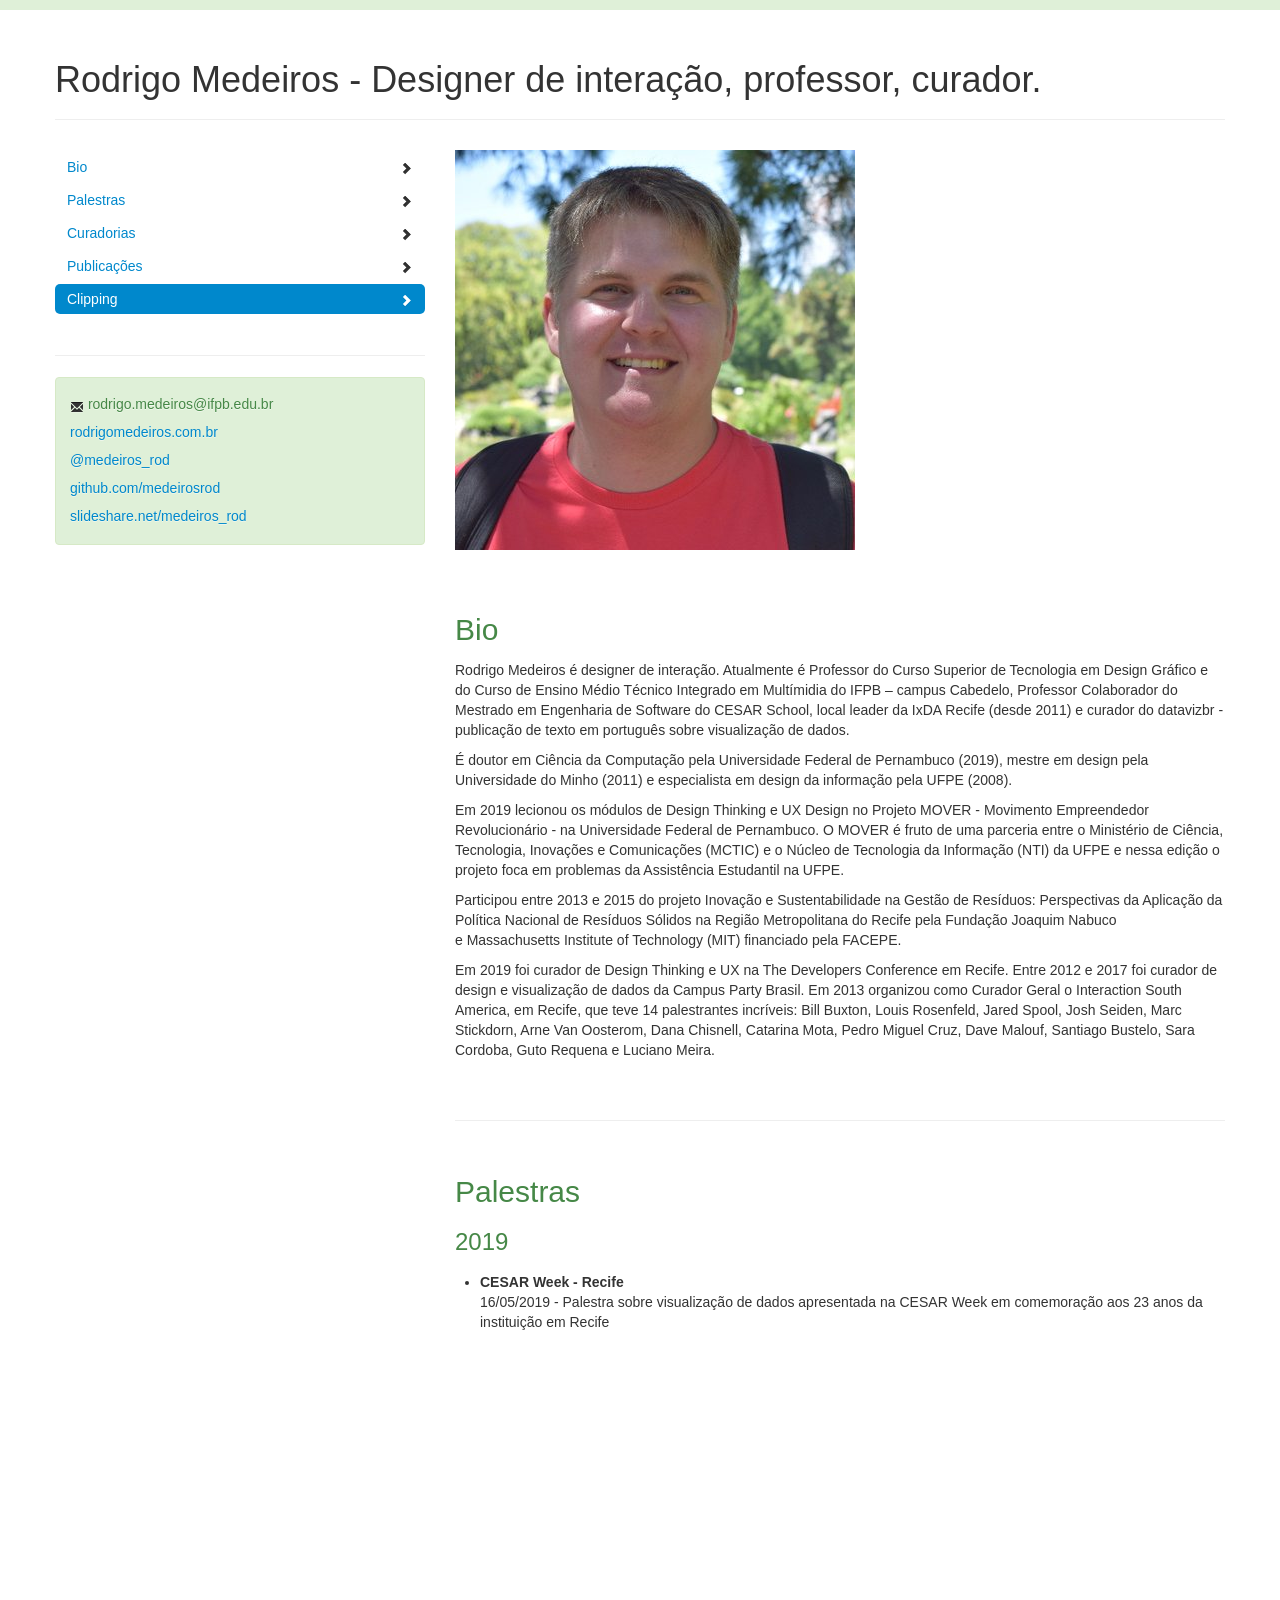
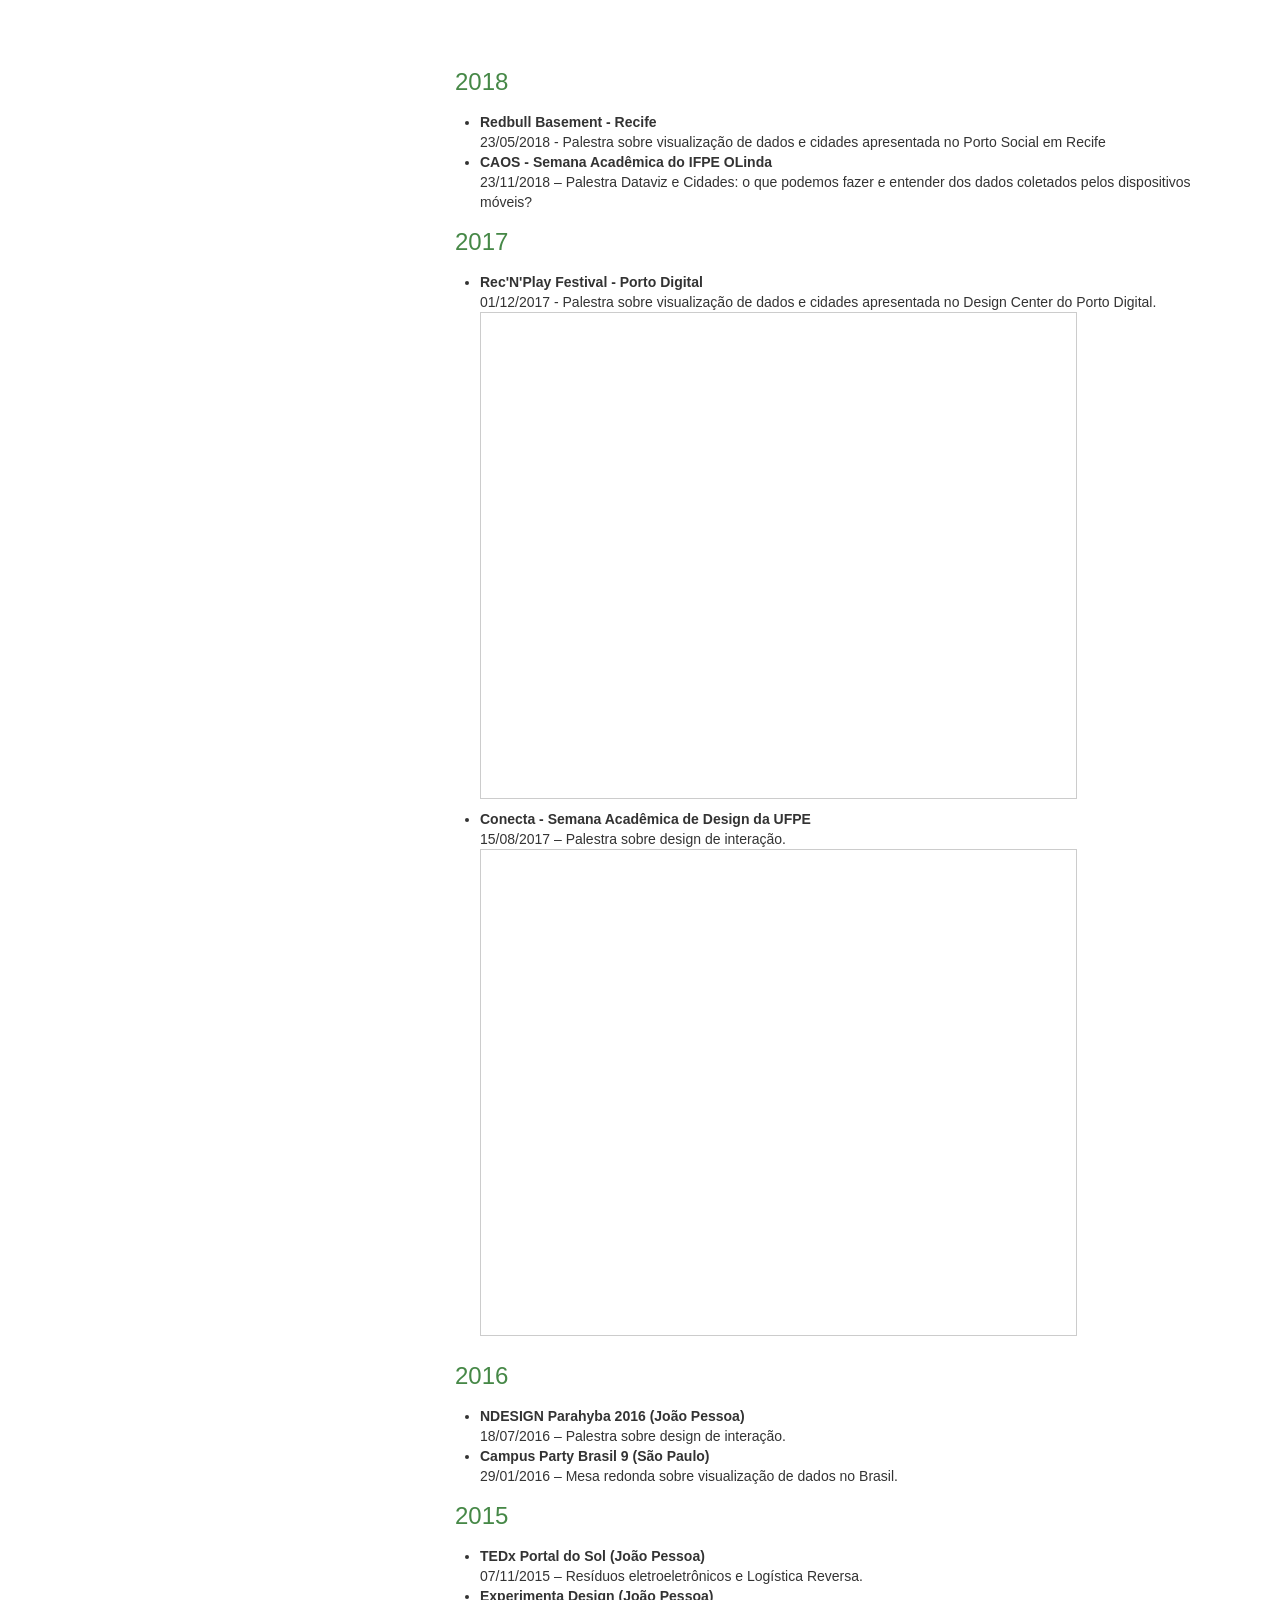
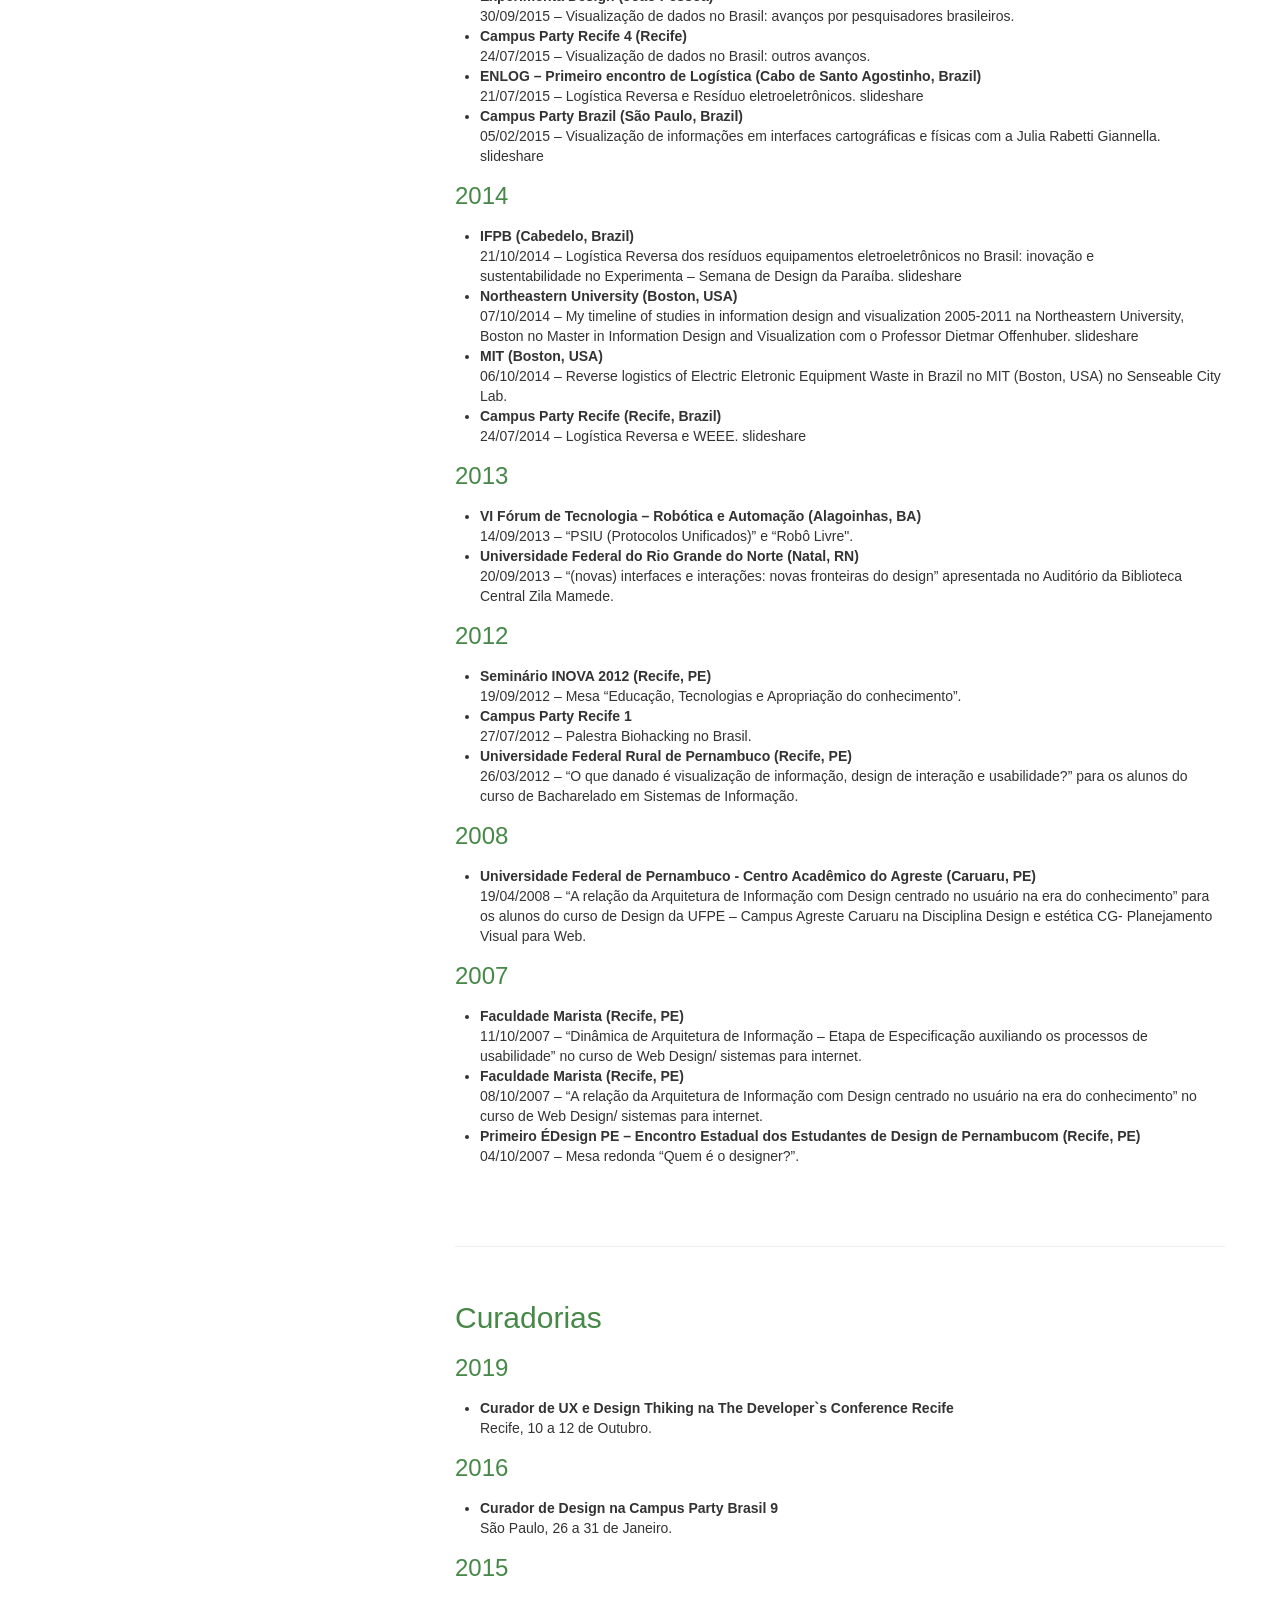
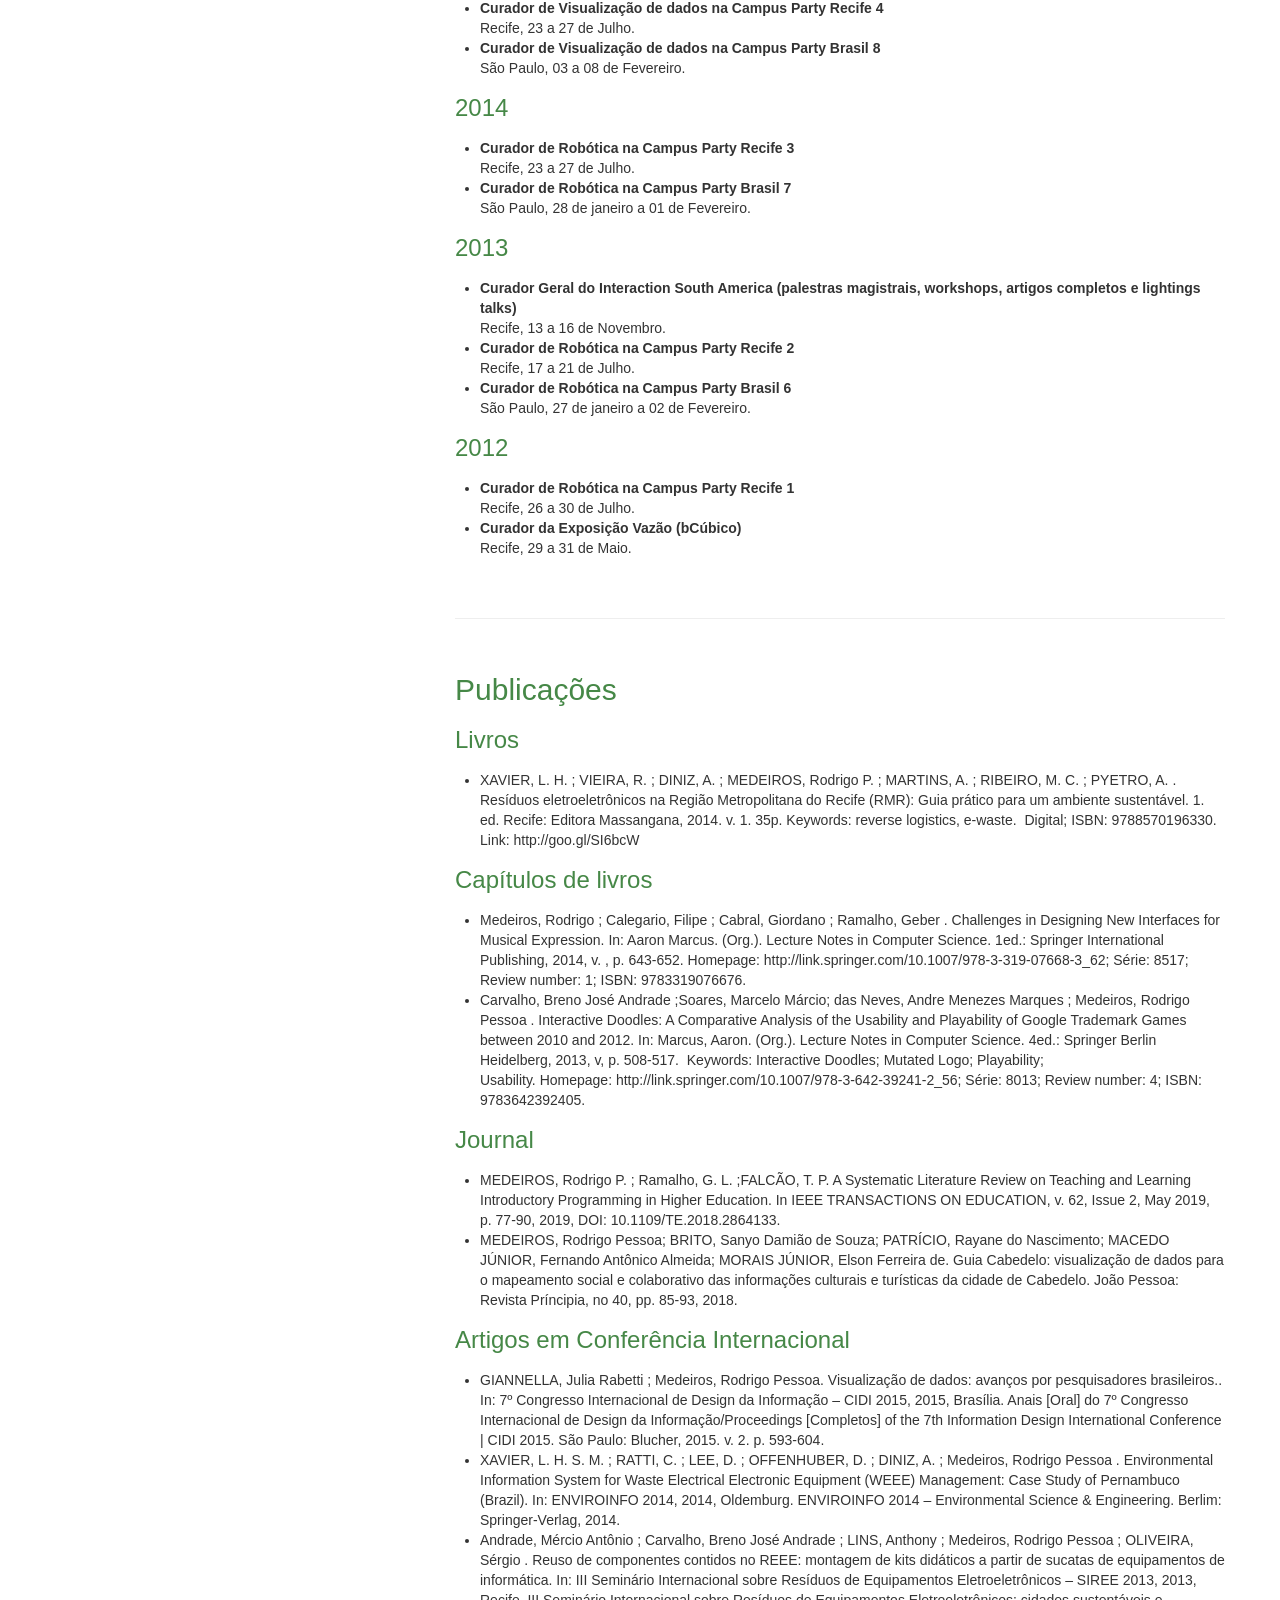
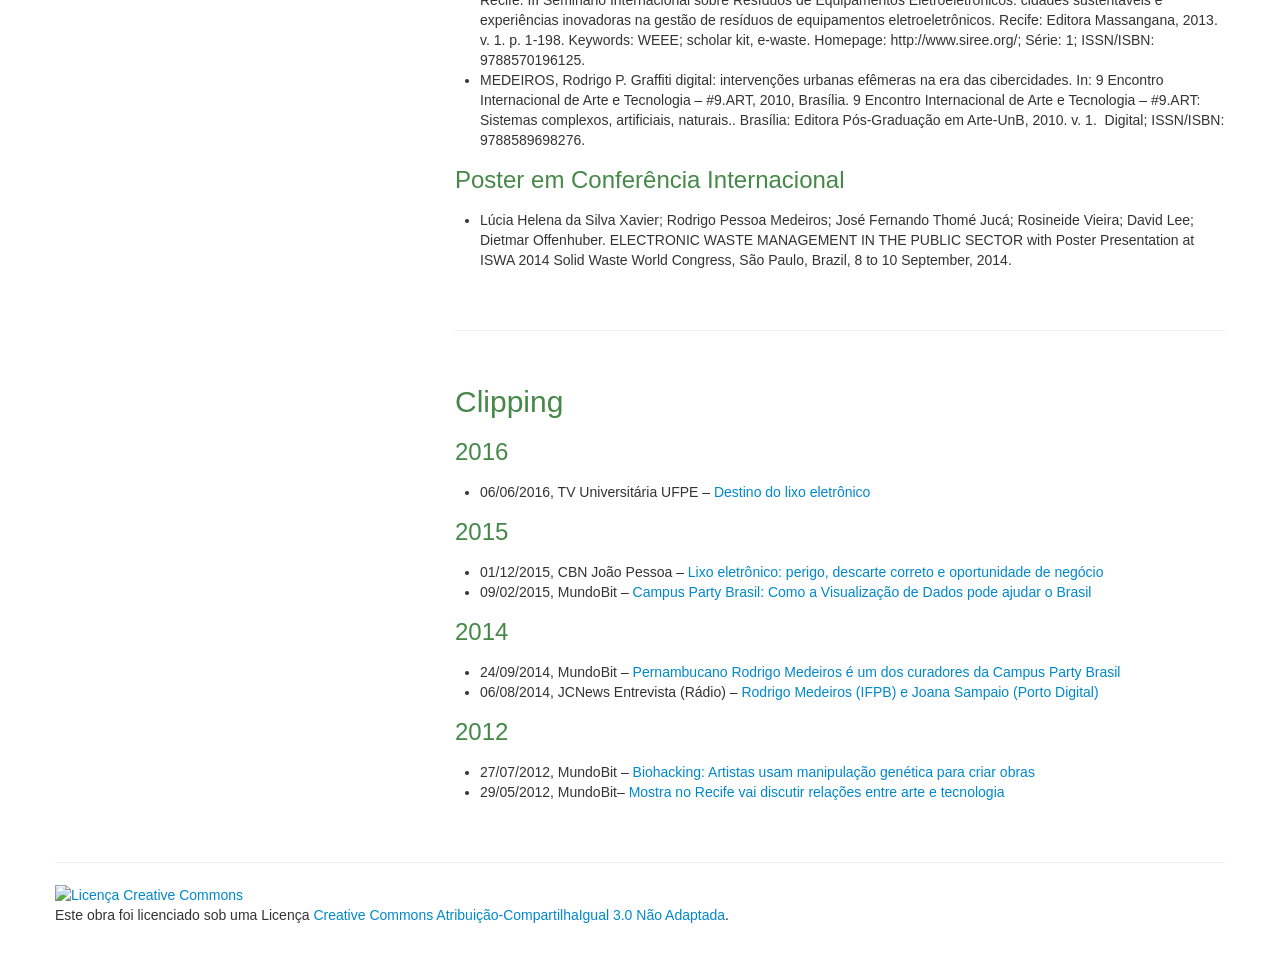
==== 2020/index.html @ b034fef8 "site novo 2021" ====
<!DOCTYPE html>
<html lang="en">
  <head>
    <meta charset="utf-8">
    <title>Rodrigo Medeiros - UX, design de interação e dataviz (visualização de dados).</title>
    <meta name="viewport" content="width=device-width, initial-scale=1.0">
    <meta name="robots" content="noindex, nofollow">
    <meta property="og:type" content="website" />
	<meta property="og:site_name" content="Rodrigo Medeiros - designer de interação" />
	<meta property="og:title" content="Rodrigo Medeiros - designer de interação" />
	<meta property="og:description" content="Designer de interação baseado em Recife, professor do IFPB, doutor em ciência da computação." />
	<meta property="og:url" content="http://rodrigomedeiros.com.br" />

    <!-- Le styles -->
    <link href='http://fonts.googleapis.com/css?family=PT+Sans:400,600italic,400,bold,700' rel='stylesheet' type='text/css'>
    <link href="bootstrap/css/bootstrap.min.css" rel="stylesheet">
    <link href="main.css" rel="stylesheet">

    <!-- Le HTML5 shim, for IE6-8 support of HTML5 elements -->
    <!--[if lt IE 9]>
      <script src="http://html5shim.googlecode.com/svn/trunk/html5.js"></script>
    <![endif]-->
  </head>

  <body data-spy="scroll">

    <div class="container">
          <div class="page-header">
            <h1> Rodrigo Medeiros - Designer de interação, professor, curador.</h1>
          </div>

      <div class="row" id="content">

          <div class="sidebar-nav span4">
            
            <div class="hidden-phone hidden-tablet row">
              <ul class="nav nav-pills nav-stacked span4">
                <li><a href="#bio">Bio <i class="icon-chevron-right pull-right"></i></a></li>
                <li><a href="#palestras">Palestras <i class="icon-chevron-right pull-right"></i></a></li>
                <li><a href="#curadorias">Curadorias <i class="icon-chevron-right pull-right"></i></a></li>
                <li><a href="#publicacoes">Publicações <i class="icon-chevron-right pull-right"></i></a></li>
                <li><a href="#clipping">Clipping <i class="icon-chevron-right pull-right"></i></a></li>
              </ul>
            </div>

            <div class="row">
              <div class="span4">
                <hr class=" hidden-phone hidden-tablet">
                <div class="alert alert-success">
                <ul class="unstyled">
                  <li><i class="icon-envelope"></i> rodrigo.medeiros@ifpb.edu.br</li>
                  <li><a href="http://rodrigomedeiros.com.br">rodrigomedeiros.com.br</a></li>
                  <li><a href="http://twitter.com/medeiros_rod">@medeiros_rod</a></li>
                  <li><a href="https://github.com/medeirosrod">github.com/medeirosrod</a></li>
                  <li><a href="https://www.slideshare.net/medeiros_rod">slideshare.net/medeiros_rod</a></li>
                </ul>

                </div>
              </div>
            </div>

          </div><!--/.sidebar-nav -->


        <div class="span8" id="main-content">

        <img src="img/rodrigo.png" style="padding-bottom: 10px;">

          <section id="bio">
            <h2>Bio</h2>

            <p>Rodrigo Medeiros é designer de interação. Atualmente é Professor do Curso Superior de Tecnologia em Design Gráfico e do Curso de Ensino Médio Técnico Integrado em Multímidia do IFPB – campus Cabedelo, Professor Colaborador do Mestrado em Engenharia de Software do CESAR School, local leader da IxDA Recife (desde 2011) e curador do datavizbr - publicação de texto em português sobre visualização de dados.
            <p>É doutor em Ciência da Computação pela Universidade Federal de Pernambuco (2019), mestre em design pela Universidade do Minho (2011) e especialista em design da informação pela UFPE (2008).</p>
            <p>Em 2019 lecionou os módulos de Design Thinking e UX Design no Projeto MOVER - Movimento Empreendedor Revolucionário - na Universidade Federal de Pernambuco. O MOVER é fruto de uma parceria entre o Ministério de Ciência, Tecnologia, Inovações e Comunicações (MCTIC) e o Núcleo de Tecnologia da Informação (NTI) da UFPE e nessa edição o projeto foca em problemas da Assistência Estudantil na UFPE.</p>
            <p> Participou entre 2013 e 2015 do projeto Inovação e Sustentabilidade na Gestão de Resíduos: Perspectivas da Aplicação da Política Nacional de Resíduos Sólidos na Região Metropolitana do Recife pela Fundação Joaquim Nabuco e Massachusetts Institute of Technology (MIT) financiado pela FACEPE. </p>
            <p>Em 2019 foi curador de Design Thinking e UX na The Developers Conference em Recife. Entre 2012 e 2017 foi curador de design e visualização de dados da Campus Party Brasil. Em 2013 organizou como Curador Geral o Interaction South America, em Recife, que teve 14 palestrantes incríveis: Bill Buxton, Louis Rosenfeld, Jared Spool, Josh Seiden, Marc Stickdorn, Arne Van Oosterom, Dana Chisnell, Catarina Mota, Pedro Miguel Cruz, Dave Malouf, Santiago Bustelo, Sara Cordoba, Guto Requena e Luciano Meira. </p>
            
          </section><!-- #bio -->

            <hr>

          <section id="palestras">
            <h2>Palestras</h2>
            	<h3>2019</h3> 
            	<ul>
		            <li>
		            	<strong>CESAR Week - Recife</strong> <br />
		            	16/05/2019 - Palestra sobre visualização de dados apresentada na CESAR Week em comemoração aos 23 anos da instituição em Recife
		            	<br />
		            	<iframe width="560" height="315" src="https://www.youtube.com/embed/TVGccvR4T_o" frameborder="0" allow="accelerometer; autoplay; encrypted-media; gyroscope; picture-in-picture" allowfullscreen></iframe>
		            </li>
              	</ul>


            <h3>2018</h3> 
            	<ul>
		            <li>
		            	<strong>Redbull Basement - Recife</strong> <br />
		            	23/05/2018 - Palestra sobre visualização de dados e cidades apresentada no Porto Social em Recife
		            </li>
		            <li>
		              	<strong>CAOS - Semana Acadêmica do IFPE OLinda</strong> <br />
		              	23/11/2018 – Palestra Dataviz e Cidades: o que podemos fazer e entender dos dados coletados pelos dispositivos móveis?
		            </li>
              	</ul>

            <h3>2017</h3> 
            <ul>
            <li>
            	<strong>Rec'N'Play Festival - Porto Digital</strong> <br />
            	01/12/2017 - Palestra sobre visualização de dados e cidades apresentada no Design Center do Porto Digital.
            	<iframe src="//www.slideshare.net/slideshow/embed_code/key/tM4fF7hQgb3Os7" width="595" height="485" frameborder="0" marginwidth="0" marginheight="0" scrolling="no" style="border:1px solid #CCC; border-width:1px; margin-bottom:5px; max-width: 100%;" allowfullscreen> </iframe> 
            </li>

              <li>
              	<strong>Conecta - Semana Acadêmica de Design da UFPE</strong> <br />
              	15/08/2017 – Palestra sobre design de interação.
              <iframe src="//www.slideshare.net/slideshow/embed_code/key/IaO7IBZjbrmvfm" width="595" height="485" frameborder="0" marginwidth="0" marginheight="0" scrolling="no" style="border:1px solid #CCC; border-width:1px; margin-bottom:5px; max-width: 100%;" allowfullscreen> </iframe> 
              </li>
                            </ul>

            <h3>2016</h3>

            <ul>
              <li>
              	<strong>NDESIGN Parahyba 2016 (João Pessoa)</strong> <br />
              	18/07/2016 – Palestra sobre design de interação.
                            </li>
              <li>
              	<strong>Campus Party Brasil 9 (São Paulo) </strong> <br />
              	29/01/2016 – Mesa redonda sobre visualização de dados no Brasil.
              </li>
              </ul>

             <h3>2015</h3>
              <ul>
               <li>
              	<strong>TEDx Portal do Sol (João Pessoa) </strong> <br />
              	07/11/2015 – Resíduos eletroeletrônicos e Logística Reversa.
              </li>
              <li>
              	<strong>Experimenta Design (João Pessoa) </strong> <br />
              	30/09/2015 – Visualização de dados no Brasil: avanços por pesquisadores brasileiros.
              </li>
              <li>
              	<strong>Campus Party Recife 4 (Recife) </strong> <br />
              	24/07/2015 – Visualização de dados no Brasil: outros avanços.
              </li>
              <li>
              	<strong>ENLOG – Primeiro encontro de Logística (Cabo de Santo Agostinho, Brazil) </strong> <br />
              	21/07/2015 – Logística Reversa e Resíduo eletroeletrônicos.
              	slideshare 
              </li>
              <li>
              	<strong>Campus Party Brazil (São Paulo, Brazil) </strong> <br />
              	05/02/2015 – Visualização de informações em interfaces cartográficas e físicas com a Julia Rabetti Giannella.
              	slideshare 
              </li>
              </ul>
           <h3>2014</h3>
           <ul>
           <li>
              	<strong>IFPB (Cabedelo, Brazil)</strong> <br />
              	21/10/2014 – Logística Reversa dos resíduos equipamentos eletroeletrônicos no Brasil: inovação e sustentabilidade no Experimenta – Semana de Design da Paraíba.
              	slideshare 
              </li>
              <li>
              	<strong>Northeastern University (Boston, USA)</strong> <br />
              	07/10/2014 – My timeline of studies in information design and visualization 2005-2011 na Northeastern University, Boston no Master in Information Design and Visualization com o Professor Dietmar Offenhuber.
              	slideshare 
              </li>
              <li>
              	<strong>MIT (Boston, USA)</strong> <br />
              	06/10/2014 – Reverse logistics of Electric Eletronic Equipment Waste in Brazil no MIT (Boston, USA) no Senseable City Lab.
              </li>
              <li>
              	<strong>Campus Party Recife (Recife, Brazil)</strong> <br />
              	24/07/2014 – Logística Reversa e WEEE.
              	slideshare 
              </li>
           </ul>

           <h3>2013</h3>
           <ul>
           <li>
              	<strong>VI Fórum de Tecnologia – Robótica e Automação (Alagoinhas, BA)</strong> <br />
              	14/09/2013 – “PSIU (Protocolos Unificados)” e “Robô Livre".
              </li>
              <li>
              	<strong>Universidade Federal do Rio Grande do Norte (Natal, RN)</strong> <br />
              	20/09/2013 – “(novas) interfaces e interações: novas fronteiras do design” apresentada no Auditório da Biblioteca Central Zila Mamede.
              </li>
           </ul>

           <h3>2012</h3>
           <ul>
           <li>
              	<strong>Seminário INOVA 2012 (Recife, PE)</strong> <br />
              	19/09/2012 – Mesa “Educação, Tecnologias e Apropriação do conhecimento”.
              </li>
              <li>
              	<strong>Campus Party Recife 1</strong> <br />
              	27/07/2012 – Palestra Biohacking no Brasil.
              </li>
              <li>
              	<strong>Universidade Federal Rural de Pernambuco (Recife, PE)</strong> <br />
              	26/03/2012 – “O que danado é visualização de informação, design de interação e usabilidade?” para os alunos do curso de Bacharelado em Sistemas de Informação.
              </li>
           </ul>

           <h3>2008</h3>
           <ul>
           <li>
              	<strong>Universidade Federal de Pernambuco - Centro Acadêmico do Agreste (Caruaru, PE) </strong> <br />
              	19/04/2008 – “A relação da Arquitetura de Informação com Design centrado no usuário na era do conhecimento” para os alunos do curso de Design da UFPE – Campus Agreste Caruaru na Disciplina Design e estética CG- Planejamento Visual para Web.
              </li>
            </ul>

            <h3>2007</h3>
           <ul>
           <li>
              	<strong>Faculdade Marista (Recife, PE) </strong> <br />
              	11/10/2007 – “Dinâmica de Arquitetura de Informação – Etapa de Especificação auxiliando os processos de usabilidade” no curso de Web Design/ sistemas para internet.
              </li>
              <li>
              	<strong>Faculdade Marista (Recife, PE) </strong> <br />
              	08/10/2007 – “A relação da Arquitetura de Informação com Design centrado no usuário na era do conhecimento” no curso de Web Design/ sistemas para internet.
              </li>
              <li>
              	<strong>Primeiro ÉDesign PE – Encontro Estadual dos Estudantes de Design de Pernambucom (Recife, PE) </strong> <br />
              	04/10/2007 – Mesa redonda “Quem é o designer?”.
              </li>
            </ul>
  


          </section><!-- #links -->

       
            <hr>

          <section id="curadorias">
            <h2>Curadorias</h2>

            <h3>2019</h3>
           <ul>
           <li>
              	<strong>Curador de UX e Design Thiking na The Developer`s Conference Recife</strong> <br />
              	Recife, 10 a 12 de Outubro.
              </li>
            </ul>

          <h3>2016</h3>
           <ul>
           <li>
              	<strong>Curador de Design na Campus Party Brasil 9</strong> <br />
              	São Paulo, 26 a 31 de Janeiro.
              </li>
            </ul>

            <h3>2015</h3>
            <ul>
           <li>
              	<strong>Curador de Visualização de dados na Campus Party Recife 4 </strong> <br />
              	Recife, 23 a 27 de Julho.
              </li>
               <li>
              	<strong>Curador de Visualização de dados na Campus Party Brasil 8   </strong> <br />
              	São Paulo, 03 a 08 de Fevereiro.
              </li>              
            </ul>

            <h3>2014</h3>
            <ul>
           <li>
              	<strong>Curador de Robótica na Campus Party Recife 3</strong> <br />
              	Recife, 23 a 27 de Julho.
              </li>
               <li>
              	<strong>Curador de Robótica na Campus Party Brasil 7  </strong> <br />
              	São Paulo, 28 de janeiro a 01 de Fevereiro.
              </li>              
            </ul>

            <h3>2013</h3>
            <ul>
           <li>
              	<strong>Curador Geral do Interaction South America (palestras magistrais, workshops, artigos completos e lightings talks)</strong> <br />
              	Recife, 13 a 16 de Novembro.
              </li>
               <li>
              	<strong>Curador de Robótica na Campus Party Recife 2 </strong> <br />
              	Recife, 17 a 21 de Julho.
              </li>     
              <li>
              	<strong>Curador de Robótica na Campus Party Brasil 6  </strong> <br />
              	São Paulo, 27 de janeiro a 02 de Fevereiro.
              </li>          
            </ul>

            <h3>2012</h3>
            <ul>
           <li>
              	<strong>Curador de Robótica na Campus Party Recife 1</strong> <br />
              	Recife, 26 a 30 de Julho.
              </li>
               <li>
              	<strong>Curador da Exposição Vazão (bCúbico)</strong> <br />
              	Recife, 29 a 31 de Maio.
              </li>     
            </ul>
          
          </section><!-- #links -->

          <hr>

          <section id="publicacoes">
            <h2>Publicações</h2>
            <h3>Livros</h3>

            <ul>
           <li>XAVIER, L. H. ; VIEIRA, R. ; DINIZ, A. ; MEDEIROS, Rodrigo P. ; MARTINS, A. ; RIBEIRO, M. C. ; PYETRO, A. . Resíduos eletroeletrônicos na Região Metropolitana do Recife (RMR): Guia prático para um ambiente sustentável. 1. ed. Recife: Editora Massangana, 2014. v. 1. 35p. Keywords: reverse logistics, e-waste.  Digital; ISBN: 9788570196330. Link: http://goo.gl/SI6bcW              	
           </li>     
            </ul>

            <h3>Capítulos de livros</h3>

            <ul>
           <li>Medeiros, Rodrigo ; Calegario, Filipe ; Cabral, Giordano ; Ramalho, Geber . Challenges in Designing New Interfaces for Musical Expression. In: Aaron Marcus. (Org.). Lecture Notes in Computer Science. 1ed.: Springer International Publishing, 2014, v. , p. 643-652. Homepage: http://link.springer.com/10.1007/978-3-319-07668-3_62; Série: 8517; Review number: 1; ISBN: 9783319076676.             	
           </li>   
           <li>Carvalho, Breno José Andrade ;Soares, Marcelo Márcio; das Neves, Andre Menezes Marques ; Medeiros, Rodrigo Pessoa . Interactive Doodles: A Comparative Analysis of the Usability and Playability of Google Trademark Games between 2010 and 2012. In: Marcus, Aaron. (Org.). Lecture Notes in Computer Science. 4ed.: Springer Berlin Heidelberg, 2013, v, p. 508-517.  Keywords: Interactive Doodles; Mutated Logo; Playability; Usability. Homepage: http://link.springer.com/10.1007/978-3-642-39241-2_56; Série: 8013; Review number: 4; ISBN: 9783642392405.</li>  
            </ul>

            <h3>Journal</h3>

            <ul>
               <li>MEDEIROS, Rodrigo P. ; Ramalho, G. L. ;FALCÃO, T. P. A Systematic Literature Review on Teaching and Learning Introductory Programming
                in Higher Education. In IEEE TRANSACTIONS ON EDUCATION, v. 62, Issue 2, May 2019, p. 77-90, 2019, DOI: 10.1109/TE.2018.2864133.         </li>   
                <li>MEDEIROS, Rodrigo Pessoa; BRITO, Sanyo Damião de Souza; PATRÍCIO, Rayane do Nascimento; MACEDO JÚNIOR, Fernando Antônico Almeida; MORAIS JÚNIOR, Elson Ferreira de. Guia Cabedelo: visualização de dados para o mapeamento social e colaborativo das informações culturais e turísticas da cidade de Cabedelo. João Pessoa: Revista Príncipia, no 40, pp. 85-93, 2018.</li>
           
            </ul>

            <h3>Artigos em Conferência Internacional</h3>

            <ul>
           <li>GIANNELLA, Julia Rabetti ; Medeiros, Rodrigo Pessoa. Visualização de dados: avanços por pesquisadores brasileiros.. In: 7º Congresso Internacional de Design da Informação – CIDI 2015, 2015, Brasília. Anais [Oral] do 7º Congresso Internacional de Design da Informação/Proceedings [Completos] of the 7th Information Design International Conference | CIDI 2015. São Paulo: Blucher, 2015. v. 2. p. 593-604.           	
           </li>   
           <li>XAVIER, L. H. S. M. ; RATTI, C. ; LEE, D. ; OFFENHUBER, D. ; DINIZ, A. ; Medeiros, Rodrigo Pessoa . Environmental Information System for Waste Electrical Electronic Equipment (WEEE) Management: Case Study of Pernambuco (Brazil). In: ENVIROINFO 2014, 2014, Oldemburg. ENVIROINFO 2014 – Environmental Science & Engineering. Berlim: Springer-Verlag, 2014.          	
           </li>  
           <li>Andrade, Mércio Antônio ; Carvalho, Breno José Andrade ; LINS, Anthony ; Medeiros, Rodrigo Pessoa ; OLIVEIRA, Sérgio . Reuso de componentes contidos no REEE: montagem de kits didáticos a partir de sucatas de equipamentos de informática. In: III Seminário Internacional sobre Resíduos de Equipamentos Eletroeletrônicos – SIREE 2013, 2013, Recife. III Seminário Internacional sobre Resíduos de Equipamentos Eletroeletrônicos: cidades sustentáveis e experiências inovadoras na gestão de resíduos de equipamentos eletroeletrônicos. Recife: Editora Massangana, 2013. v. 1. p. 1-198. Keywords: WEEE; scholar kit, e-waste. Homepage: http://www.siree.org/; Série: 1; ISSN/ISBN: 9788570196125.        	
           </li> 
           <li>MEDEIROS, Rodrigo P. Graffiti digital: intervenções urbanas efêmeras na era das cibercidades. In: 9 Encontro Internacional de Arte e Tecnologia – #9.ART, 2010, Brasília. 9 Encontro Internacional de Arte e Tecnologia – #9.ART: Sistemas complexos, artificiais, naturais.. Brasília: Editora Pós-Graduação em Arte-UnB, 2010. v. 1.  Digital; ISSN/ISBN: 9788589698276.
           </li>
            </ul>

            <h3>Poster em Conferência Internacional</h3>

            <ul>
           <li>Lúcia Helena da Silva Xavier; Rodrigo Pessoa Medeiros; José Fernando Thomé Jucá; Rosineide Vieira; David Lee; Dietmar Offenhuber. ELECTRONIC WASTE MANAGEMENT IN THE PUBLIC SECTOR with Poster Presentation at ISWA 2014 Solid Waste World Congress, São Paulo, Brazil, 8 to 10 September, 2014.          	
           </li>   
          </ul>
          </section><!-- #faq -->

            <hr>

          <section id="clipping">
            <h2>Clipping</h2>

            <h3>2016</h3>
            <ul>
           <li>06/06/2016, TV Universitária UFPE – <a href="https://youtu.be/yMEG1S0A3vk" title="Destino do lixo eletrônico">Destino do lixo eletrônico</a>      	
           </li>   
          </ul>


            <h3>2015</h3>
            <ul>
           <li>01/12/2015, CBN João Pessoa – <a href="http://cbnjoaopessoa.com.br/#!/lixo-eletronico-perigo-descarte-correto-e-oportunidade-de-negocio/" title="Lixo eletrônico: perigo, descarte correto e oportunidade de negócio">Lixo eletrônico: perigo, descarte correto e oportunidade de negócio </a>       	
           </li>   
           <li>09/02/2015, MundoBit – <a href="http://blogs.ne10.uol.com.br/mundobit/2015/02/09/campus-party-brasil-como-visualizacao-de-dados-pode-ajudar-o-brasil/" title="Campus Party Brasil: Como a Visualização de Dados pode ajudar o Brasil ">Campus Party Brasil: Como a Visualização de Dados pode ajudar o Brasil </a>       	
           </li>  
          </ul>

          <h3>2014</h3>
            <ul>
           <li>24/09/2014, MundoBit – <a href="http://blogs.ne10.uol.com.br/mundobit/2014/09/26/pernambucano-rodrigo-medeiros-e-um-dos-curadores-da-campus-party-brasil/" title="Pernambucano Rodrigo Medeiros é um dos curadores da Campus Party Brasil">Pernambucano Rodrigo Medeiros é um dos curadores da Campus Party Brasil </a>       	
           </li>   
           <li>06/08/2014, JCNews Entrevista (Rádio) – <a href="https://soundcloud.com/bruixd/jcnews-entrevista-lixo-eletronico-rodrigo-medeiros-e-joana-sampaio" title="Rodrigo Medeiros (IFPB) e Joana Sampaio (Porto Digital) sobre lixo eletrônico">Rodrigo Medeiros (IFPB) e Joana Sampaio (Porto Digital) </a>       	
           </li>  
          </ul>

          <h3>2012</h3>
            <ul>
           <li>27/07/2012, MundoBit – <a href="http://blogs.ne10.uol.com.br/mundobit/2012/07/27/biohacking-artistas-usam-manipulacao-genetica-para-criar-obras/" title="Biohacking: Artistas usam manipulação genética para criar obras">Biohacking: Artistas usam manipulação genética para criar obras</a>       	
           </li>   
           <li>29/05/2012, MundoBit– <a href="http://blogs.ne10.uol.com.br/mundobit/2012/05/29/mostra-no-recife-vai-discutir-relacoes-entre-arte-e-tecnologia/" title="Mostra no Recife vai discutir relações entre arte e tecnologia">Mostra no Recife vai discutir relações entre arte e tecnologia</a>       	
           </li>  
          </ul>

          </section><!-- #faq -->

        </div><!--/span-->

      </div><!--/row-->

      <hr>

      <footer>

<a rel="license" href="http://creativecommons.org/licenses/by-sa/3.0/deed.pt_BR"><img alt="Licença Creative Commons" style="border-width:0" src="http://i.creativecommons.org/l/by-sa/3.0/80x15.png" /></a><br />Este obra foi licenciado sob uma Licença <a rel="license" href="http://creativecommons.org/licenses/by-sa/3.0/deed.pt_BR">Creative Commons Atribuição-CompartilhaIgual 3.0 Não Adaptada</a>.

      </footer>

    </div><!--/.container-->

    <!-- Le javascript
    ================================================== -->
    <!-- Placed at the end of the document so the pages load faster -->
    <script src="https://ajax.googleapis.com/ajax/libs/jquery/1.7.2/jquery.min.js"></script>
    <script src="bootstrap/js/bootstrap.min.js"></script>
    <script type="text/javascript">

$(document).ready(function () {  
    $('.sidebar-nav .nav').scrollspy()

  var top = $('.sidebar-nav').offset().top - parseFloat($('.sidebar-nav').css('marginTop').replace(/auto/, 0));
  $(window).scroll(function (event) {
    // what the y position of the scroll is
    var y = $(this).scrollTop();
  
    // whether that's below the form
    if (y >= top) {
      // if so, ad the fixed class
      $('.sidebar-nav').addClass('fixed');
      $('#main-content').addClass('offset4');

    } else {
      // otherwise remove it
      $('.sidebar-nav').removeClass('fixed');
      $('#main-content').removeClass('offset4');
    }
  });
});

    </script>

<!-- Global site tag (gtag.js) - Google Analytics -->
<script async src="https://www.googletagmanager.com/gtag/js?id=UA-127554644-1"></script>
<script>
  window.dataLayer = window.dataLayer || [];
  function gtag(){dataLayer.push(arguments);}
  gtag('js', new Date());

  gtag('config', 'UA-127554644-1');
</script>


  </body>
</html>
---- 2020/main.css ----
/*!
Este CSS foi escrito as 3h da manhã
Portanto, não me responsabilizo por alguma coisa tosca
Se falar mal do código desse site na aula leva -2 pontos :P
 */
body {
	padding-top: 30px;
	padding-bottom: 40px;
	border-top: 10px solid #DFF0D8;
}
h1,
h2,
h3,
h4,
h5,
h6{
	font-weight: normal;
}
h2, h3, h4 {color: #468847}
h1 .pull-right {line-height: 40px }
.fixed {
	position: fixed;
	top: 0;
}

section {
	margin-top: 50px;
	padding-bottom: 30px;
}
#aulas {margin-top: 0;}
.nav i {vertical-align: middle;}
.accordion-inner .btn i  {vertical-align: baseline;}
.alert ul li {margin: 8px 0;}
.alert i {vertical-align: bottom;}

dd {margin-bottom: 15px;}

.accordion-heading .accordion-toggle {padding: 12px 15px; font-size: 21px}
.accordion-heading h3 {margin: 0; line-height: 110%}
.accordion-inner h3 {margin-top: 0}

.page-header small {
	vertical-align: middle;
	font-size: 14px;
}

@media (max-width: 480px) {
	.fixed {
		position: static;
		top: auto;
	}
}
@media (max-width: 767px) {
	.fixed {
		position: static;
		top: auto;
	}	
}
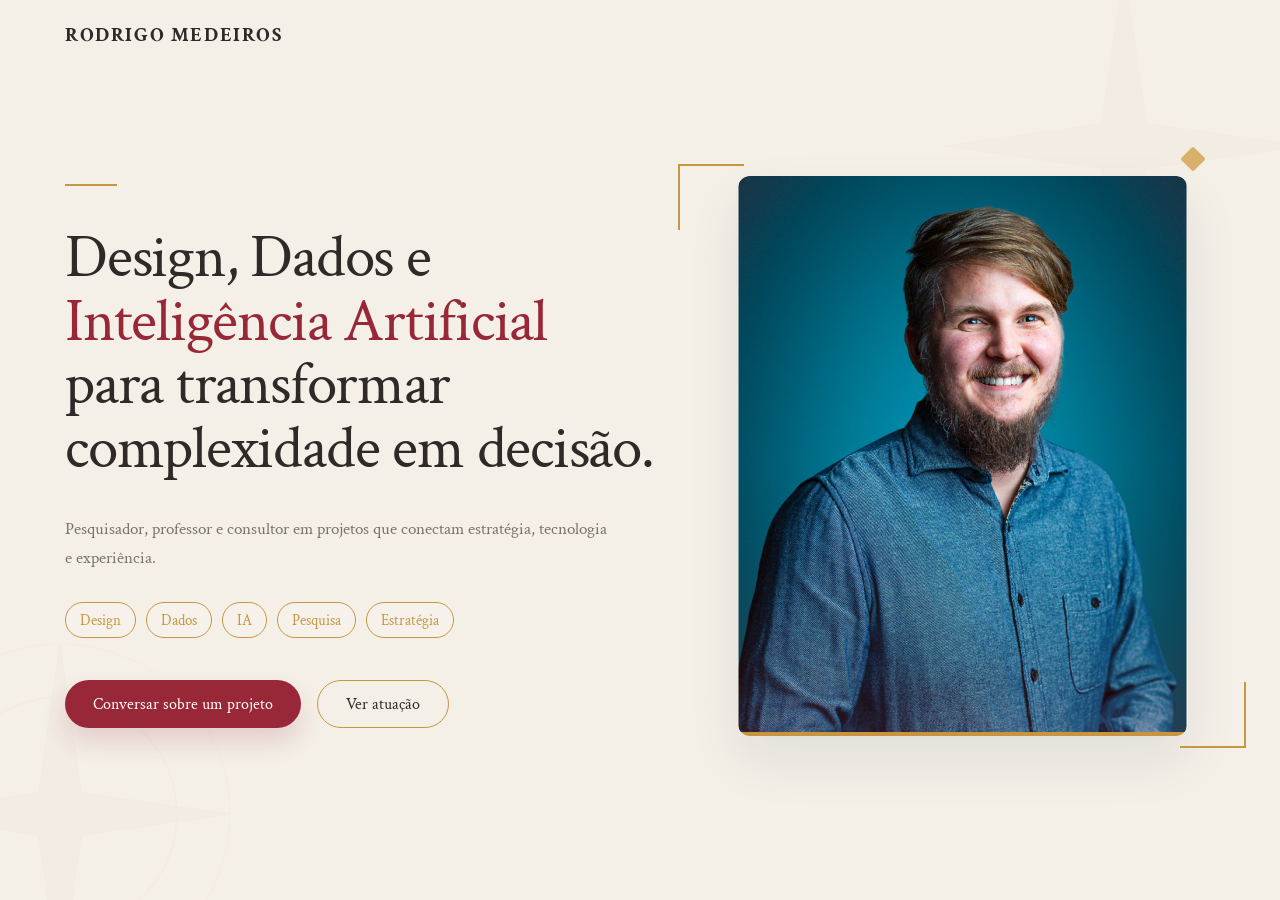
==== commit 2608f164: "Add files via upload" ====
--- a/2020/index.html
+++ b/2020/index.html
@@ -1,471 +1,506 @@
 <!DOCTYPE html>
-<html lang="en">
-  <head>
-    <meta charset="utf-8">
-    <title>Rodrigo Medeiros - UX, design de interação e dataviz (visualização de dados).</title>
-    <meta name="viewport" content="width=device-width, initial-scale=1.0">
-    <meta name="robots" content="noindex, nofollow">
-    <meta property="og:type" content="website" />
-	<meta property="og:site_name" content="Rodrigo Medeiros - designer de interação" />
-	<meta property="og:title" content="Rodrigo Medeiros - designer de interação" />
-	<meta property="og:description" content="Designer de interação baseado em Recife, professor do IFPB, doutor em ciência da computação." />
-	<meta property="og:url" content="http://rodrigomedeiros.com.br" />
-
-    <!-- Le styles -->
-    <link href='http://fonts.googleapis.com/css?family=PT+Sans:400,600italic,400,bold,700' rel='stylesheet' type='text/css'>
-    <link href="bootstrap/css/bootstrap.min.css" rel="stylesheet">
-    <link href="main.css" rel="stylesheet">
-
-    <!-- Le HTML5 shim, for IE6-8 support of HTML5 elements -->
-    <!--[if lt IE 9]>
-      <script src="http://html5shim.googlecode.com/svn/trunk/html5.js"></script>
-    <![endif]-->
-  </head>
-
-  <body data-spy="scroll">
+<html lang="pt-BR">
+
+<head>
+  <meta charset="UTF-8" />
+  <meta name="viewport" content="width=device-width, initial-scale=1.0" />
+  <title>Rodrigo Medeiros — Hero</title>
+  <link rel="preconnect" href="https://fonts.googleapis.com">
+  <link rel="preconnect" href="https://fonts.gstatic.com" crossorigin>
+  <link href="https://fonts.googleapis.com/css2?family=Crimson+Text:wght@400;600;700&display=swap" rel="stylesheet">
+  <style>
+    :root {
+      --bg: #f4efe7;
+      --text: #2f2a28;
+      --muted: #7d7269;
+      --accent: #982838;
+      --gold: #c79641;
+      --gold-soft: rgba(199, 150, 65, 0.24);
+      --line-soft: rgba(199, 150, 65, 0.16);
+      --card-radius: 12px;
+      --container: 1150px;
+    }
+
+    * {
+      box-sizing: border-box;
+    }
+
+    html {
+      scroll-behavior: smooth;
+    }
+
+    body {
+      margin: 0;
+      background: var(--bg);
+      color: var(--text);
+      font-family: "Crimson Text";
+    }
+
+    img {
+      display: block;
+      max-width: 100%;
+    }
+
+    .hero {
+      position: relative;
+      min-height: 100vh;
+      overflow: hidden;
+      background: var(--bg);
+    }
+
+    .container {
+      position: relative;
+      z-index: 2;
+      width: min(calc(100% - 48px), var(--container));
+      margin: 0 auto;
+    }
+
+    .topbar {
+      padding: 22px 0 8px;
+    }
+
+    .brand {
+      font-family: "Crimson Text", serif;
+      font-size: 1.25rem;
+      letter-spacing: 0.08em;
+      font-weight: 700;
+    }
+
+    .hero__content {
+      display: grid;
+      grid-template-columns: 1.08fr 0.92fr;
+      align-items: center;
+      gap: 56px;
+      min-height: calc(100vh - 74px);
+      padding: 18px 0 44px;
+    }
+
+    .hero__text {
+      max-width: 620px;
+    }
+
+    .hero__line {
+      display: inline-block;
+      width: 52px;
+      height: 2px;
+      background: var(--gold);
+      margin-bottom: 34px;
+    }
+
+    h1 {
+      margin: 0;
+      font-family: "Crimson Text", serif;
+      font-size: clamp(2.2rem, 5vw, 3.8rem);
+      line-height: 1.05;
+      font-weight: 500;
+      letter-spacing: -0.02em;
+      max-width: 900px;
+      text-wrap: balance;
+    }
+
+    .highlight {
+      color: var(--accent);
+    }
+
+    .hero__text p {
+      margin: 34px 0 30px;
+      max-width: 34rem;
+      color: var(--muted);
+      font-family: "Crimson Text", serif;
+      font-size: 1.05rem;
+      line-height: 1.7;
+    }
+
+    .tags {
+      display: flex;
+      flex-wrap: wrap;
+      gap: 10px;
+      margin-bottom: 42px;
+    }
+
+    .tag {
+      display: inline-flex;
+      align-items: center;
+      justify-content: center;
+      min-height: 36px;
+      padding: 0 14px;
+      border: 1px solid var(--gold);
+      border-radius: 999px;
+      color: var(--gold);
+      font-size: 0.92rem;
+      background: rgba(255, 255, 255, 0.18);
+    }
+
+    .hero__actions {
+      display: flex;
+      flex-wrap: wrap;
+      gap: 16px;
+    }
+
+    .btn {
+      display: inline-flex;
+      align-items: center;
+      justify-content: center;
+      min-height: 48px;
+      padding: 0 28px;
+      border-radius: 999px;
+      text-decoration: none;
+      font-weight: 500;
+      font-size: 1rem;
+      transition: transform 180ms ease, box-shadow 180ms ease, background-color 180ms ease;
+    }
+
+    .btn:hover {
+      transform: translateY(-1px);
+    }
+
+    .btn--primary {
+      background: var(--accent);
+      color: #fff;
+      box-shadow: 0 14px 24px rgba(152, 40, 56, 0.16);
+    }
+
+    .btn--secondary {
+      color: var(--text);
+      border: 1px solid var(--gold);
+      background: transparent;
+    }
+
+    .hero__visual {
+      display: flex;
+      justify-content: center;
+    }
+
+    @keyframes loadPortrait {
+      0% {
+        opacity: 0;
+        transform: translateY(40px);
+      }
+
+      100% {
+        opacity: 1;
+        transform: translateY(0);
+      }
+    }
+
+    .portrait-frame {
+      position: relative;
+      width: min(100%, 450px);
+      animation: loadPortrait 1.2s cubic-bezier(0.2, 0.8, 0.2, 1);
+      transition: transform 0.4s cubic-bezier(0.2, 0.8, 0.2, 1);
+    }
+
+    .portrait-frame:hover {
+      transform: translateY(-8px);
+    }
+
+    .portrait {
+      width: 100%;
+      aspect-ratio: 450 / 560;
+      object-fit: cover;
+      border-radius: var(--card-radius);
+      box-shadow: 0 24px 54px rgba(19, 30, 55, 0.08);
+      transition: box-shadow 0.4s ease, filter 0.4s ease;
+    }
+
+    .portrait-frame:hover .portrait {
+      box-shadow: 0 32px 64px rgba(19, 30, 55, 0.16);
+      filter: contrast(1.05) brightness(1.02);
+    }
+
+    .corner {
+      position: absolute;
+      width: 66px;
+      height: 66px;
+      pointer-events: none;
+    }
+
+    .corner::before,
+    .corner::after {
+      content: "";
+      position: absolute;
+      background: var(--gold);
+    }
+
+    .corner--tl {
+      top: -12px;
+      left: -60px;
+    }
+
+    .corner--tl::before {
+      top: 0;
+      left: 0;
+      width: 66px;
+      height: 2px;
+    }
+
+    .corner--tl::after {
+      top: 0;
+      left: 0;
+      width: 2px;
+      height: 66px;
+    }
+
+    .corner--br {
+      right: -58px;
+      bottom: -12px;
+    }
+
+    .corner--br::before {
+      right: 0;
+      bottom: 0;
+      width: 66px;
+      height: 2px;
+    }
+
+    .corner--br::after {
+      right: 0;
+      bottom: 0;
+      width: 2px;
+      height: 66px;
+    }
+
+    .diamond {
+      position: absolute;
+      top: -26px;
+      right: -14px;
+      width: 18px;
+      height: 18px;
+      background: #d8b06a;
+      transform: rotate(45deg);
+      border-radius: 2px;
+    }
+
+    .hero__bg {
+      position: absolute;
+      opacity: 0.34;
+      pointer-events: none;
+    }
+
+    .hero__bg svg {
+      width: 100%;
+      height: 100%;
+    }
+
+    .hero__bg--left {
+      left: -110px;
+      bottom: -84px;
+      width: 340px;
+      height: 340px;
+      opacity: 0.26;
+    }
+
+    .hero__bg--right {
+      top: -34px;
+      right: -24px;
+      width: 360px;
+      height: 360px;
+      opacity: 0.22;
+    }
+
+    .compass-circle,
+    .compass-star {
+      stroke: var(--line-soft);
+      fill: none;
+    }
+
+    .compass-circle {
+      stroke-width: 1;
+    }
+
+    .compass-circle--outer {
+      opacity: 0.6;
+    }
+
+    .compass-star {
+      fill: rgba(233, 222, 205, 0.55);
+      stroke: rgba(210, 194, 168, 0.18);
+    }
+
+    .reveal {
+      opacity: 0;
+      transform: translateY(18px);
+      transition: opacity 640ms ease, transform 640ms ease;
+    }
+
+    .reveal.is-visible {
+      opacity: 1;
+      transform: translateY(0);
+    }
+
+    @media (max-width: 980px) {
+      .hero__content {
+        grid-template-columns: 1fr;
+        gap: 34px;
+        padding-top: 26px;
+      }
+
+      .hero__text {
+        max-width: 100%;
+      }
+
+      h1 {
+        max-width: 100%;
+      }
+
+      .hero__visual {
+        order: -1;
+        justify-content: flex-start;
+      }
+
+      .portrait-frame {
+        width: min(100%, 420px);
+      }
+
+      .corner--tl {
+        left: -18px;
+      }
+
+      .corner--br {
+        right: -18px;
+      }
+    }
+
+    @media (max-width: 640px) {
+      .container {
+        width: min(calc(100% - 32px), var(--container));
+      }
+
+      .topbar {
+        padding-top: 16px;
+      }
+
+      .brand {
+        font-size: 1rem;
+      }
+
+      .hero {
+        min-height: auto;
+      }
+
+      .hero__content {
+        gap: 24px;
+        min-height: auto;
+        padding-bottom: 40px;
+      }
+
+      h1 {
+        font-size: clamp(2.4rem, 8vw, 3.2rem);
+        line-height: 1.1;
+      }
+
+      .hero__text p {
+        margin-top: 20px;
+        font-size: 1.1rem;
+      }
+
+      .hero__actions {
+        flex-direction: column;
+        align-items: stretch;
+      }
+
+      .btn {
+        width: 100%;
+      }
+
+      .hero__visual {
+        justify-content: center;
+        margin-bottom: 16px;
+      }
+
+      .portrait-frame {
+        width: min(100%, 340px);
+      }
+
+      .hero__bg--right {
+        width: 220px;
+        height: 220px;
+      }
+
+      .hero__bg--left {
+        width: 250px;
+        height: 250px;
+        left: -120px;
+      }
+    }
+  </style>
+</head>
+
+<body>
+  <main class="hero">
+    <div class="hero__bg hero__bg--left" aria-hidden="true">
+      <svg viewBox="0 0 320 320" fill="none" xmlns="http://www.w3.org/2000/svg">
+        <circle cx="160" cy="160" r="110" class="compass-circle"></circle>
+        <circle cx="160" cy="160" r="160" class="compass-circle compass-circle--outer"></circle>
+        <path d="M160 0L180 140L320 160L180 180L160 320L140 180L0 160L140 140L160 0Z" class="compass-star"></path>
+      </svg>
+    </div>
+
+    <div class="hero__bg hero__bg--right" aria-hidden="true">
+      <svg viewBox="0 0 320 320" fill="none" xmlns="http://www.w3.org/2000/svg">
+        <path d="M160 0L180 140L320 160L180 180L160 320L140 180L0 160L140 140L160 0Z" class="compass-star"></path>
+      </svg>
+    </div>
 
     <div class="container">
-          <div class="page-header">
-            <h1> Rodrigo Medeiros - Designer de interação, professor, curador.</h1>
+      <header class="topbar">
+        <div class="brand">RODRIGO MEDEIROS</div>
+      </header>
+
+      <section class="hero__content">
+        <div class="hero__text">
+          <span class="hero__line"></span>
+
+          <h1>
+            Design, Dados e <span class="highlight">Inteligência Artificial</span> para transformar complexidade em
+            decisão.
+          </h1>
+
+          <p>
+            Pesquisador, professor e consultor em projetos que conectam
+            estratégia, tecnologia e experiência.
+          </p>
+
+          <div class="tags" aria-label="Áreas de atuação">
+            <span class="tag">Design</span>
+            <span class="tag">Dados</span>
+            <span class="tag">IA</span>
+            <span class="tag">Pesquisa</span>
+            <span class="tag">Estratégia</span>
           </div>
 
-      <div class="row" id="content">
-
-          <div class="sidebar-nav span4">
-            
-            <div class="hidden-phone hidden-tablet row">
-              <ul class="nav nav-pills nav-stacked span4">
-                <li><a href="#bio">Bio <i class="icon-chevron-right pull-right"></i></a></li>
-                <li><a href="#palestras">Palestras <i class="icon-chevron-right pull-right"></i></a></li>
-                <li><a href="#curadorias">Curadorias <i class="icon-chevron-right pull-right"></i></a></li>
-                <li><a href="#publicacoes">Publicações <i class="icon-chevron-right pull-right"></i></a></li>
-                <li><a href="#clipping">Clipping <i class="icon-chevron-right pull-right"></i></a></li>
-              </ul>
-            </div>
-
-            <div class="row">
-              <div class="span4">
-                <hr class=" hidden-phone hidden-tablet">
-                <div class="alert alert-success">
-                <ul class="unstyled">
-                  <li><i class="icon-envelope"></i> rodrigo.medeiros@ifpb.edu.br</li>
-                  <li><a href="http://rodrigomedeiros.com.br">rodrigomedeiros.com.br</a></li>
-                  <li><a href="http://twitter.com/medeiros_rod">@medeiros_rod</a></li>
-                  <li><a href="https://github.com/medeirosrod">github.com/medeirosrod</a></li>
-                  <li><a href="https://www.slideshare.net/medeiros_rod">slideshare.net/medeiros_rod</a></li>
-                </ul>
-
-                </div>
-              </div>
-            </div>
-
-          </div><!--/.sidebar-nav -->
-
-
-        <div class="span8" id="main-content">
-
-        <img src="img/rodrigo.png" style="padding-bottom: 10px;">
-
-          <section id="bio">
-            <h2>Bio</h2>
-
-            <p>Rodrigo Medeiros é designer de interação. Atualmente é Professor do Curso Superior de Tecnologia em Design Gráfico e do Curso de Ensino Médio Técnico Integrado em Multímidia do IFPB – campus Cabedelo, Professor Colaborador do Mestrado em Engenharia de Software do CESAR School, local leader da IxDA Recife (desde 2011) e curador do datavizbr - publicação de texto em português sobre visualização de dados.
-            <p>É doutor em Ciência da Computação pela Universidade Federal de Pernambuco (2019), mestre em design pela Universidade do Minho (2011) e especialista em design da informação pela UFPE (2008).</p>
-            <p>Em 2019 lecionou os módulos de Design Thinking e UX Design no Projeto MOVER - Movimento Empreendedor Revolucionário - na Universidade Federal de Pernambuco. O MOVER é fruto de uma parceria entre o Ministério de Ciência, Tecnologia, Inovações e Comunicações (MCTIC) e o Núcleo de Tecnologia da Informação (NTI) da UFPE e nessa edição o projeto foca em problemas da Assistência Estudantil na UFPE.</p>
-            <p> Participou entre 2013 e 2015 do projeto Inovação e Sustentabilidade na Gestão de Resíduos: Perspectivas da Aplicação da Política Nacional de Resíduos Sólidos na Região Metropolitana do Recife pela Fundação Joaquim Nabuco e Massachusetts Institute of Technology (MIT) financiado pela FACEPE. </p>
-            <p>Em 2019 foi curador de Design Thinking e UX na The Developers Conference em Recife. Entre 2012 e 2017 foi curador de design e visualização de dados da Campus Party Brasil. Em 2013 organizou como Curador Geral o Interaction South America, em Recife, que teve 14 palestrantes incríveis: Bill Buxton, Louis Rosenfeld, Jared Spool, Josh Seiden, Marc Stickdorn, Arne Van Oosterom, Dana Chisnell, Catarina Mota, Pedro Miguel Cruz, Dave Malouf, Santiago Bustelo, Sara Cordoba, Guto Requena e Luciano Meira. </p>
-            
-          </section><!-- #bio -->
-
-            <hr>
-
-          <section id="palestras">
-            <h2>Palestras</h2>
-            	<h3>2019</h3> 
-            	<ul>
-		            <li>
-		            	<strong>CESAR Week - Recife</strong> <br />
-		            	16/05/2019 - Palestra sobre visualização de dados apresentada na CESAR Week em comemoração aos 23 anos da instituição em Recife
-		            	<br />
-		            	<iframe width="560" height="315" src="https://www.youtube.com/embed/TVGccvR4T_o" frameborder="0" allow="accelerometer; autoplay; encrypted-media; gyroscope; picture-in-picture" allowfullscreen></iframe>
-		            </li>
-              	</ul>
-
-
-            <h3>2018</h3> 
-            	<ul>
-		            <li>
-		            	<strong>Redbull Basement - Recife</strong> <br />
-		            	23/05/2018 - Palestra sobre visualização de dados e cidades apresentada no Porto Social em Recife
-		            </li>
-		            <li>
-		              	<strong>CAOS - Semana Acadêmica do IFPE OLinda</strong> <br />
-		              	23/11/2018 – Palestra Dataviz e Cidades: o que podemos fazer e entender dos dados coletados pelos dispositivos móveis?
-		            </li>
-              	</ul>
-
-            <h3>2017</h3> 
-            <ul>
-            <li>
-            	<strong>Rec'N'Play Festival - Porto Digital</strong> <br />
-            	01/12/2017 - Palestra sobre visualização de dados e cidades apresentada no Design Center do Porto Digital.
-            	<iframe src="//www.slideshare.net/slideshow/embed_code/key/tM4fF7hQgb3Os7" width="595" height="485" frameborder="0" marginwidth="0" marginheight="0" scrolling="no" style="border:1px solid #CCC; border-width:1px; margin-bottom:5px; max-width: 100%;" allowfullscreen> </iframe> 
-            </li>
-
-              <li>
-              	<strong>Conecta - Semana Acadêmica de Design da UFPE</strong> <br />
-              	15/08/2017 – Palestra sobre design de interação.
-              <iframe src="//www.slideshare.net/slideshow/embed_code/key/IaO7IBZjbrmvfm" width="595" height="485" frameborder="0" marginwidth="0" marginheight="0" scrolling="no" style="border:1px solid #CCC; border-width:1px; margin-bottom:5px; max-width: 100%;" allowfullscreen> </iframe> 
-              </li>
-                            </ul>
-
-            <h3>2016</h3>
-
-            <ul>
-              <li>
-              	<strong>NDESIGN Parahyba 2016 (João Pessoa)</strong> <br />
-              	18/07/2016 – Palestra sobre design de interação.
-                            </li>
-              <li>
-              	<strong>Campus Party Brasil 9 (São Paulo) -</strong> <br />
-              	29/01/2016 – Mesa redonda sobre visualização de dados no Brasil.
-              </li>
-              </ul>
-
-             <h3>2015</h3>
-              <ul>
-               <li>
-              	<strong>TEDx Portal do Sol (João Pessoa) -</strong> <br />
-              	07/11/2015 – Resíduos eletroeletrônicos e Logística Reversa.
-              </li>
-              <li>
-              	<strong>Experimenta Design (João Pessoa) -</strong> <br />
-              	30/09/2015 – Visualização de dados no Brasil: avanços por pesquisadores brasileiros.
-              </li>
-              <li>
-              	<strong>Campus Party Recife 4 (Recife) -</strong> <br />
-              	24/07/2015 – Visualização de dados no Brasil: outros avanços.
-              </li>
-              <li>
-              	<strong>ENLOG – Primeiro encontro de Logística (Cabo de Santo Agostinho, Brazil) </strong> <br />
-              	21/07/2015 – Logística Reversa e Resíduo eletroeletrônicos.
-              	slideshare -
-              </li>
-              <li>
-              	<strong>Campus Party Brazil (São Paulo, Brazil) </strong> <br />
-              	05/02/2015 – Visualização de informações em interfaces cartográficas e físicas com a Julia Rabetti Giannella.
-              	slideshare -
-              </li>
-              </ul>
-           <h3>2014</h3>
-           <ul>
-           <li>
-              	<strong>IFPB (Cabedelo, Brazil)</strong> <br />
-              	21/10/2014 – Logística Reversa dos resíduos equipamentos eletroeletrônicos no Brasil: inovação e sustentabilidade no Experimenta – Semana de Design da Paraíba.
-              	slideshare -
-              </li>
-              <li>
-              	<strong>Northeastern University (Boston, USA)</strong> <br />
-              	07/10/2014 – My timeline of studies in information design and visualization 2005-2011 na Northeastern University, Boston no Master in Information Design and Visualization com o Professor Dietmar Offenhuber.
-              	slideshare -
-              </li>
-              <li>
-              	<strong>MIT (Boston, USA)</strong> <br />
-              	06/10/2014 – Reverse logistics of Electric Eletronic Equipment Waste in Brazil no MIT (Boston, USA) no Senseable City Lab.
-              </li>
-              <li>
-              	<strong>Campus Party Recife (Recife, Brazil)</strong> <br />
-              	24/07/2014 – Logística Reversa e WEEE.
-              	slideshare -
-              </li>
-           </ul>
-
-           <h3>2013</h3>
-           <ul>
-           <li>
-              	<strong>VI Fórum de Tecnologia – Robótica e Automação (Alagoinhas, BA)</strong> <br />
-              	14/09/2013 – “PSIU (Protocolos Unificados)” e “Robô Livre".
-              </li>
-              <li>
-              	<strong>Universidade Federal do Rio Grande do Norte (Natal, RN)</strong> <br />
-              	20/09/2013 – “(novas) interfaces e interações: novas fronteiras do design” apresentada no Auditório da Biblioteca Central Zila Mamede.
-              </li>
-           </ul>
-
-           <h3>2012</h3>
-           <ul>
-           <li>
-              	<strong>Seminário INOVA 2012 (Recife, PE)</strong> <br />
-              	19/09/2012 – Mesa “Educação, Tecnologias e Apropriação do conhecimento”.
-              </li>
-              <li>
-              	<strong>Campus Party Recife 1</strong> <br />
-              	27/07/2012 – Palestra Biohacking no Brasil.
-              </li>
-              <li>
-              	<strong>Universidade Federal Rural de Pernambuco (Recife, PE)</strong> <br />
-              	26/03/2012 – “O que danado é visualização de informação, design de interação e usabilidade?” para os alunos do curso de Bacharelado em Sistemas de Informação.
-              </li>
-           </ul>
-
-           <h3>2008</h3>
-           <ul>
-           <li>
-              	<strong>Universidade Federal de Pernambuco - Centro Acadêmico do Agreste (Caruaru, PE) </strong> <br />
-              	19/04/2008 – “A relação da Arquitetura de Informação com Design centrado no usuário na era do conhecimento” para os alunos do curso de Design da UFPE – Campus Agreste Caruaru na Disciplina Design e estética CG- Planejamento Visual para Web.
-              </li>
-            </ul>
-
-            <h3>2007</h3>
-           <ul>
-           <li>
-              	<strong>Faculdade Marista (Recife, PE) </strong> <br />
-              	11/10/2007 – “Dinâmica de Arquitetura de Informação – Etapa de Especificação auxiliando os processos de usabilidade” no curso de Web Design/ sistemas para internet.
-              </li>
-              <li>
-              	<strong>Faculdade Marista (Recife, PE) </strong> <br />
-              	08/10/2007 – “A relação da Arquitetura de Informação com Design centrado no usuário na era do conhecimento” no curso de Web Design/ sistemas para internet.
-              </li>
-              <li>
-              	<strong>Primeiro ÉDesign PE – Encontro Estadual dos Estudantes de Design de Pernambucom (Recife, PE) </strong> <br />
-              	04/10/2007 – Mesa redonda “Quem é o designer?”.
-              </li>
-            </ul>
-  -
-
-
-          </section><!-- #links -->
-
-       
-            <hr>
-
-          <section id="curadorias">
-            <h2>Curadorias</h2>
-
-            <h3>2019</h3>
-           <ul>
-           <li>
-              	<strong>Curador de UX e Design Thiking na The Developer`s Conference Recife</strong> <br />
-              	Recife, 10 a 12 de Outubro.
-              </li>
-            </ul>
-
-          <h3>2016</h3>
-           <ul>
-           <li>
-              	<strong>Curador de Design na Campus Party Brasil 9</strong> <br />
-              	São Paulo, 26 a 31 de Janeiro.
-              </li>
-            </ul>
-
-            <h3>2015</h3>
-            <ul>
-           <li>
-              	<strong>Curador de Visualização de dados na Campus Party Recife 4 </strong> <br />
-              	Recife, 23 a 27 de Julho.
-              </li>
-               <li>
-              	<strong>Curador de Visualização de dados na Campus Party Brasil 8  - </strong> <br />
-              	São Paulo, 03 a 08 de Fevereiro.
-              </li>              
-            </ul>
-
-            <h3>2014</h3>
-            <ul>
-           <li>
-              	<strong>Curador de Robótica na Campus Party Recife 3</strong> <br />
-              	Recife, 23 a 27 de Julho.
-              </li>
-               <li>
-              	<strong>Curador de Robótica na Campus Party Brasil 7  </strong> <br />
-              	São Paulo, 28 de janeiro a 01 de Fevereiro.
-              </li>              
-            </ul>
-
-            <h3>2013</h3>
-            <ul>
-           <li>
-              	<strong>Curador Geral do Interaction South America (palestras magistrais, workshops, artigos completos e lightings talks)</strong> <br />
-              	Recife, 13 a 16 de Novembro.
-              </li>
-               <li>
-              	<strong>Curador de Robótica na Campus Party Recife 2 </strong> <br />
-              	Recife, 17 a 21 de Julho.
-              </li>     
-              <li>
-              	<strong>Curador de Robótica na Campus Party Brasil 6  </strong> <br />
-              	São Paulo, 27 de janeiro a 02 de Fevereiro.
-              </li>          
-            </ul>
-
-            <h3>2012</h3>
-            <ul>
-           <li>
-              	<strong>Curador de Robótica na Campus Party Recife 1</strong> <br />
-              	Recife, 26 a 30 de Julho.
-              </li>
-               <li>
-              	<strong>Curador da Exposição Vazão (bCúbico)</strong> <br />
-              	Recife, 29 a 31 de Maio.
-              </li>     
-            </ul>
-          
-          </section><!-- #links -->
-
-          <hr>
-
-          <section id="publicacoes">
-            <h2>Publicações</h2>
-            <h3>Livros</h3>
-
-            <ul>
-           <li>XAVIER, L. H. ; VIEIRA, R. ; DINIZ, A. ; MEDEIROS, Rodrigo P. ; MARTINS, A. ; RIBEIRO, M. C. ; PYETRO, A. . Resíduos eletroeletrônicos na Região Metropolitana do Recife (RMR): Guia prático para um ambiente sustentável. 1. ed. Recife: Editora Massangana, 2014. v. 1. 35p. Keywords: reverse logistics, e-waste.  Digital; ISBN: 9788570196330. Link: http://goo.gl/SI6bcW              	
-           </li>     
-            </ul>
-
-            <h3>Capítulos de livros</h3>
-
-            <ul>
-           <li>Medeiros, Rodrigo ; Calegario, Filipe ; Cabral, Giordano ; Ramalho, Geber . Challenges in Designing New Interfaces for Musical Expression. In: Aaron Marcus. (Org.). Lecture Notes in Computer Science. 1ed.: Springer International Publishing, 2014, v. , p. 643-652. -Homepage: http://link.springer.com/10.1007/978-3-319-07668-3_62; Série: 8517; Review number: 1; ISBN: 9783319076676.             	
-           </li>   
-           <li>Carvalho, Breno José Andrade ;Soares, Marcelo Márcio; das Neves, Andre Menezes Marques ; Medeiros, Rodrigo Pessoa . Interactive Doodles: A Comparative Analysis of the Usability and Playability of Google Trademark Games between 2010 and 2012. In: Marcus, Aaron. (Org.). Lecture Notes in Computer Science. 4ed.: Springer Berlin Heidelberg, 2013, v, p. 508-517.  Keywords: Interactive Doodles; Mutated Logo; Playability; Usability. Homepage: http://link.springer.com/10.1007/978-3-642-39241-2_56; Série: 8013; Review number: 4; ISBN: 9783642392405.</li>  
-            </ul>
-
-            <h3>Journal</h3>
-
-            <ul>
-               <li>MEDEIROS, Rodrigo P. ; Ramalho, G. L. ;FALCÃO, T. P. A Systematic Literature Review on Teaching and Learning Introductory Programming
-                in Higher Education. In IEEE TRANSACTIONS ON EDUCATION, v. 62, Issue 2, May 2019, p. 77-90, 2019, DOI: 10.1109/TE.2018.2864133.         </li>   
-                <li>MEDEIROS, Rodrigo Pessoa; BRITO, Sanyo Damião de Souza; PATRÍCIO, Rayane do Nascimento; MACEDO JÚNIOR, Fernando Antônico Almeida; MORAIS JÚNIOR, Elson Ferreira de. Guia Cabedelo: visualização de dados para o mapeamento social e colaborativo das informações culturais e turísticas da cidade de Cabedelo. João Pessoa: Revista Príncipia, no 40, pp. 85-93, 2018.</li>
-           
-            </ul>
-
-            <h3>Artigos em Conferência Internacional</h3>
-
-            <ul>
-           <li>GIANNELLA, Julia Rabetti ; Medeiros, Rodrigo Pessoa. Visualização de dados: avanços por pesquisadores brasileiros.. In: 7º Congresso Internacional de Design da Informação – CIDI 2015, 2015, Brasília. Anais [Oral] do 7º Congresso Internacional de Design da Informação/Proceedings [Completos] of the 7th Information Design International Conference | CIDI 2015. São Paulo: Blucher, 2015. v. 2. p. 593-604.           	
-           </li>   
-           <li>XAVIER, L. H. S. M. ; RATTI, C. ; LEE, D. ; OFFENHUBER, D. ; DINIZ, A. ; Medeiros, Rodrigo Pessoa . Environmental Information System for Waste Electrical Electronic Equipment (WEEE) Management: Case Study of Pernambuco (Brazil). In: ENVIROINFO 2014, 2014, Oldemburg. ENVIROINFO 2014 – Environmental Science & Engineering. Berlim: Springer-Verlag, 2014.          	
-           </li>  
-           <li>Andrade, Mércio Antônio ; Carvalho, Breno José Andrade ; LINS, Anthony ; Medeiros, Rodrigo Pessoa ; OLIVEIRA, Sérgio . Reuso de componentes contidos no REEE: montagem de kits didáticos a partir de sucatas de equipamentos de informática. In: III Seminário Internacional sobre Resíduos de Equipamentos Eletroeletrônicos – SIREE 2013, 2013, Recife. III Seminário Internacional sobre Resíduos de Equipamentos Eletroeletrônicos: cidades sustentáveis e experiências inovadoras na gestão de resíduos de equipamentos eletroeletrônicos. Recife: Editora Massangana, 2013. v. 1. p. 1-198. Keywords: WEEE; scholar kit, e-waste. Homepage: http://www.siree.org/; Série: 1; ISSN/ISBN: 9788570196125.        	
-           </li> 
-           <li>MEDEIROS, Rodrigo P. Graffiti digital: intervenções urbanas efêmeras na era das cibercidades. In: 9 Encontro Internacional de Arte e Tecnologia – #9.ART, 2010, Brasília. 9 Encontro Internacional de Arte e Tecnologia – #9.ART: Sistemas complexos, artificiais, naturais.. Brasília: Editora Pós-Graduação em Arte-UnB, 2010. v. 1.  Digital; ISSN/ISBN: 9788589698276.
-           </li>
-            </ul>
-
-            <h3>Poster em Conferência Internacional</h3>
-
-            <ul>
-           <li>Lúcia Helena da Silva Xavier; Rodrigo Pessoa Medeiros; José Fernando Thomé Jucá; Rosineide Vieira; David Lee; Dietmar Offenhuber. ELECTRONIC WASTE MANAGEMENT IN THE PUBLIC SECTOR with Poster Presentation at ISWA 2014 Solid Waste World Congress, São Paulo, Brazil, 8 to 10 September, 2014.          	
-           </li>   
-          </ul>
-          </section><!-- #faq -->
-
-            <hr>
-
-          <section id="clipping">
-            <h2>Clipping</h2>
-
-            <h3>2016</h3>
-            <ul>
-           <li>06/06/2016, TV Universitária UFPE – <a href="https://youtu.be/yMEG1S0A3vk" title="Destino do lixo eletrônico">Destino do lixo eletrônico</a>      	
-           </li>   
-          </ul>
-
-
-            <h3>2015</h3>
-            <ul>
-           <li>01/12/2015, CBN João Pessoa – <a href="http://cbnjoaopessoa.com.br/#!/lixo-eletronico-perigo-descarte-correto-e-oportunidade-de-negocio/" title="Lixo eletrônico: perigo, descarte correto e oportunidade de negócio">Lixo eletrônico: perigo, descarte correto e oportunidade de negócio </a>       	
-           </li>   
-           <li>09/02/2015, MundoBit – <a href="http://blogs.ne10.uol.com.br/mundobit/2015/02/09/campus-party-brasil-como-visualizacao-de-dados-pode-ajudar-o-brasil/" title="Campus Party Brasil: Como a Visualização de Dados pode ajudar o Brasil ">Campus Party Brasil: Como a Visualização de Dados pode ajudar o Brasil </a>       	
-           </li>  
-          </ul>
-
-          <h3>2014</h3>
-            <ul>
-           <li>24/09/2014, MundoBit – <a href="http://blogs.ne10.uol.com.br/mundobit/2014/09/26/pernambucano-rodrigo-medeiros-e-um-dos-curadores-da-campus-party-brasil/" title="Pernambucano Rodrigo Medeiros é um dos curadores da Campus Party Brasil">Pernambucano Rodrigo Medeiros é um dos curadores da Campus Party Brasil </a>       	
-           </li>   
-           <li>06/08/2014, JCNews Entrevista (Rádio) – <a href="https://soundcloud.com/bruixd/jcnews-entrevista-lixo-eletronico-rodrigo-medeiros-e-joana-sampaio" title="Rodrigo Medeiros (IFPB) e Joana Sampaio (Porto Digital) sobre lixo eletrônico">Rodrigo Medeiros (IFPB) e Joana Sampaio (Porto Digital) </a>       	
-           </li>  
-          </ul>
-
-          <h3>2012</h3>
-            <ul>
-           <li>27/07/2012, MundoBit – <a href="http://blogs.ne10.uol.com.br/mundobit/2012/07/27/biohacking-artistas-usam-manipulacao-genetica-para-criar-obras/" title="Biohacking: Artistas usam manipulação genética para criar obras">Biohacking: Artistas usam manipulação genética para criar obras</a>       	
-           </li>   
-           <li>29/05/2012, MundoBit– <a href="http://blogs.ne10.uol.com.br/mundobit/2012/05/29/mostra-no-recife-vai-discutir-relacoes-entre-arte-e-tecnologia/" title="Mostra no Recife vai discutir relações entre arte e tecnologia">Mostra no Recife vai discutir relações entre arte e tecnologia</a>       	
-           </li>  
-          </ul>
-
-          </section><!-- #faq -->
-
-        </div><!--/span-->
-
-      </div><!--/row-->
-
-      <hr>
-
-      <footer>
-
-<a rel="license" href="http://creativecommons.org/licenses/by-sa/3.0/deed.pt_BR"><img alt="Licença Creative Commons" style="border-width:0" src="http://i.creativecommons.org/l/by-sa/3.0/80x15.png" /></a><br />Este obra foi licenciado sob uma Licença <a rel="license" href="http://creativecommons.org/licenses/by-sa/3.0/deed.pt_BR">Creative Commons Atribuição-CompartilhaIgual 3.0 Não Adaptada</a>.
-
-      </footer>
-
-    </div><!--/.container-->
-
-    <!-- Le javascript
-    ================================================== -->
-    <!-- Placed at the end of the document so the pages load faster -->
-    <script src="https://ajax.googleapis.com/ajax/libs/jquery/1.7.2/jquery.min.js"></script>
-    <script src="bootstrap/js/bootstrap.min.js"></script>
-    <script type="text/javascript">
-
-$(document).ready(function () {  
-    $('.sidebar-nav .nav').scrollspy()
-
-  var top = $('.sidebar-nav').offset().top - parseFloat($('.sidebar-nav').css('marginTop').replace(/auto/, 0));
-  $(window).scroll(function (event) {
-    // what the y position of the scroll is
-    var y = $(this).scrollTop();
-  
-    // whether that's below the form
-    if (y >= top) {
-      // if so, ad the fixed class
-      $('.sidebar-nav').addClass('fixed');
-      $('#main-content').addClass('offset4');
-
-    } else {
-      // otherwise remove it
-      $('.sidebar-nav').removeClass('fixed');
-      $('#main-content').removeClass('offset4');
-    }
-  });
-});
-
-    </script>
-
-<!-- Global site tag (gtag.js) - Google Analytics -->
-<script async src="https://www.googletagmanager.com/gtag/js?id=UA-127554644-1"></script>
-<script>
-  window.dataLayer = window.dataLayer || [];
-  function gtag(){dataLayer.push(arguments);}
-  gtag('js', new Date());
-
-  gtag('config', 'UA-127554644-1');
-</script>
-
-
-  </body>
-</html>
+          <div class="hero__actions">
+            <a href="#" class="btn btn--primary">Conversar sobre um projeto</a>
+            <a href="#" class="btn btn--secondary">Ver atuação</a>
+          </div>
+        </div>
+
+        <div class="hero__visual">
+          <div class="portrait-frame">
+            <span class="corner corner--tl"></span>
+            <span class="corner corner--br"></span>
+            <span class="diamond"></span>
+            <img src="img.png" alt="Retrato de Rodrigo Medeiros" class="portrait" />
+          </div>
+        </div>
+      </section>
+    </div>
+  </main>
+
+  <script>
+    document.addEventListener("DOMContentLoaded", () => {
+      document.querySelector(".btn--primary")?.addEventListener("click", (e) => {
+        e.preventDefault();
+        alert("Vamos conversar sobre seu projeto 🚀");
+      });
+
+      document.querySelector(".btn--secondary")?.addEventListener("click", (e) => {
+        e.preventDefault();
+        const section = document.querySelector("#about");
+        section ? section.scrollIntoView({ behavior: "smooth", block: "start" }) : alert("Seção de atuação ainda não disponível.");
+      });
+    });
+  </script>
+</body>
+
+</html>
